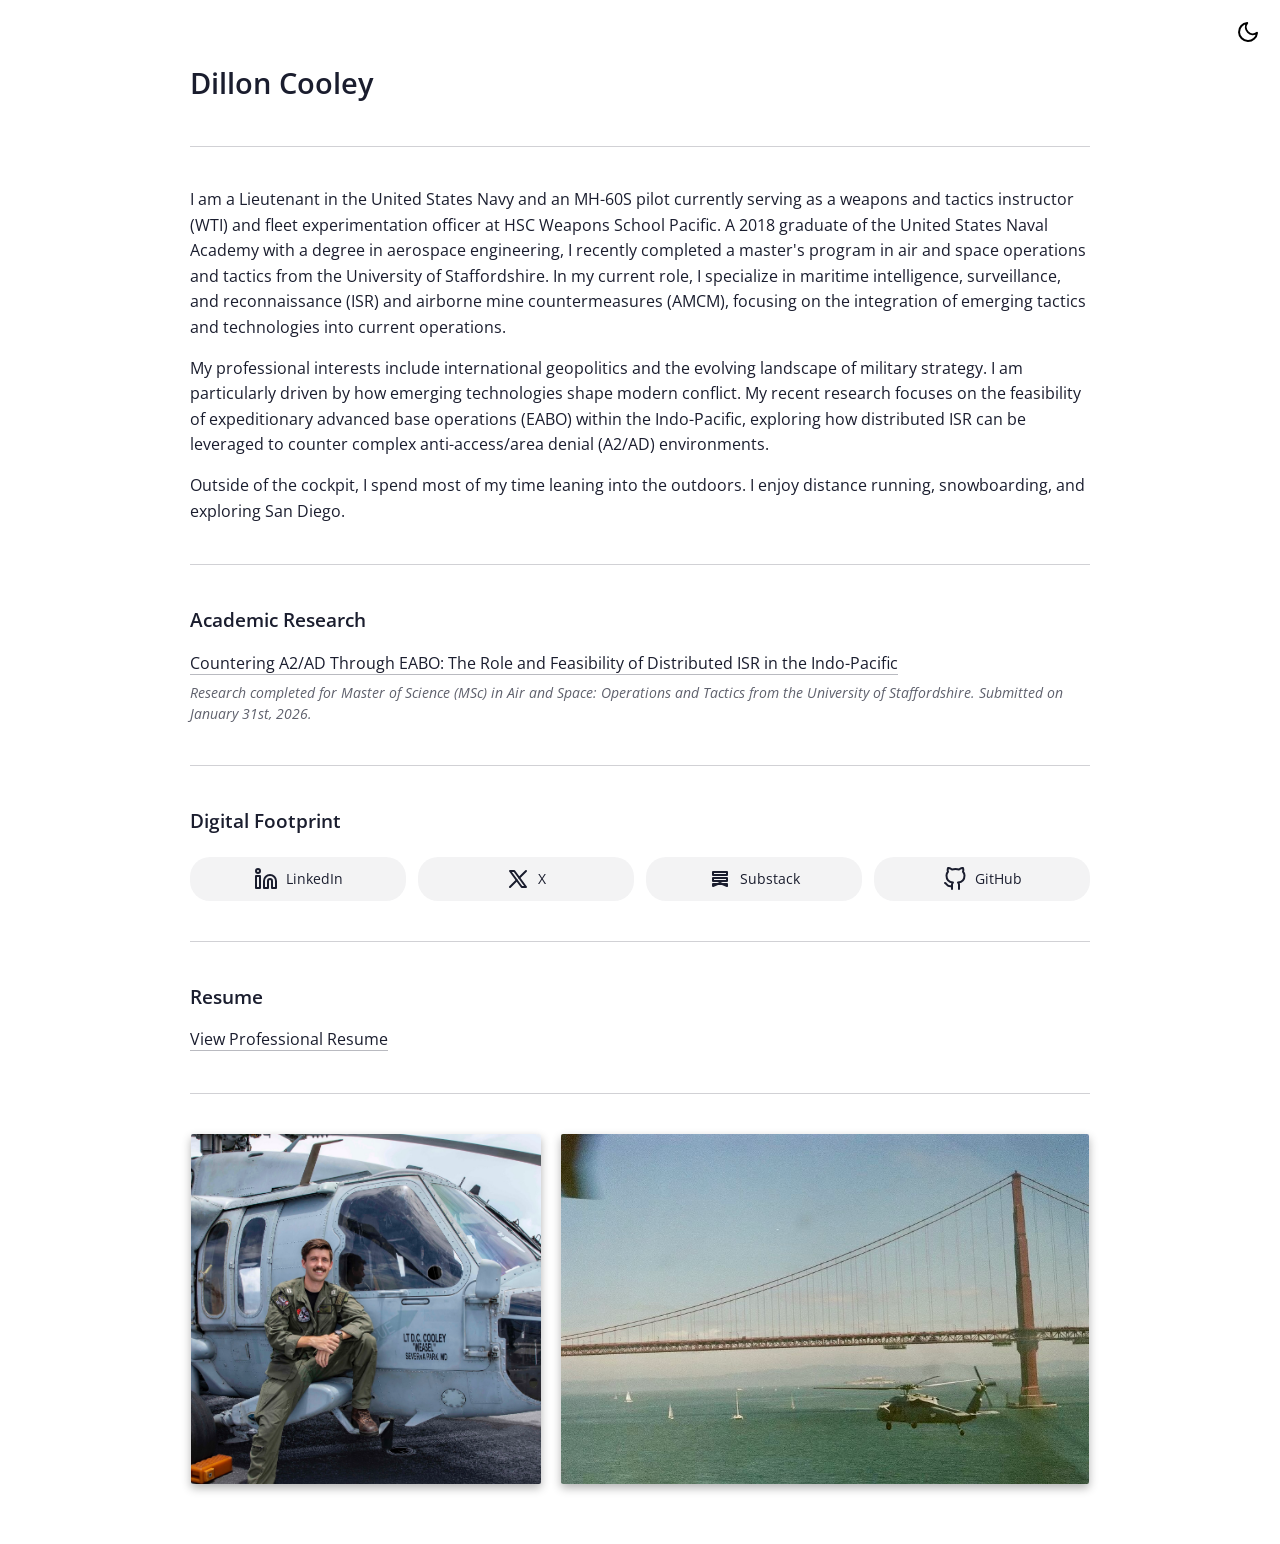
==== index.html @ a1b6d1e9 "Scope theme-toggle icons; add aria-label updates Restrict CSS selectors to #theme-toggle for sun/moo" ====
<!DOCTYPE html>
<html lang="en">
<head>
    <meta charset="UTF-8">
    <meta name="viewport" content="width=device-width, initial-scale=1.0">
    <title>Dillon Cooley</title>
    <meta name="title" content="Dillon Cooley">
    <meta name="description" content="Professional portfolio of Dillon Cooley, US Navy Lieutenant and MH-60S Seahawk Pilot. Focused on defense technology, ISR, and maritime strategy.">

    <meta property="og:type" content="website">
    <meta property="og:url" content="https://dilloncooley.us/">
    <meta property="og:title" content="Dillon Cooley">
    <meta property="og:description" content="US Navy Lieutenant and Weapons and Tactics Instructor. Specialized in maritime ISR and airborne mine countermeasures.">
    <meta property="og:image" content="https://dilloncooley.us/assets/me.jpg">

    <meta property="twitter:card" content="summary_large_image">
    <meta property="twitter:url" content="https://dilloncooley.us/">
    <meta property="twitter:title" content="Dillon Cooley">
    <meta property="twitter:description" content="US Navy Lieutenant and Weapons and Tactics Instructor. Focused on the intersection of technology and military strategy.">
    <meta property="twitter:image" content="https://dilloncooley.us/assets/me.jpg">

    <link rel="icon" href="data:image/svg+xml,<svg xmlns=%22http://www.w3.org/2000/svg%22 viewBox=%220 0 100 100%22><text x=%2250%%22 y=%2265%%22 font-size=%2270%22 fill=%22white%22 font-family=%22sans-serif%22 font-weight=%22bold%22 text-anchor=%22middle%22 dominant-baseline=%22middle%22>DC</text></svg>">
    <link rel="stylesheet" href="style.css">

    <script type="application/ld+json">
    {
      "@context": "https://schema.org",
      "@type": "WebSite",
      "name": "Dillon Cooley",
      "url": "https://dilloncooley.us/"
    }
    </script>
</head>
<body>

    <button id="theme-toggle" aria-label="Toggle Dark Mode">
        <svg id="sun-icon" xmlns="http://www.w3.org/2000/svg" width="24" height="24" viewBox="0 0 24 24" fill="none" stroke="currentColor" stroke-width="2" stroke-linecap="round" stroke-linejoin="round"><circle cx="12" cy="12" r="5"/><line x1="12" y1="1" x2="12" y2="3"/><line x1="12" y1="21" x2="12" y2="23"/><line x1="4.22" y1="4.22" x2="5.64" y2="5.64"/><line x1="18.36" y1="18.36" x2="19.78" y2="19.78"/><line x1="1" y1="12" x2="3" y2="12"/><line x1="21" y1="12" x2="23" y2="12"/><line x1="4.22" y1="19.78" x2="5.64" y2="18.36"/><line x1="18.36" y1="5.64" x2="19.78" y2="4.22"/></svg>
        <svg id="moon-icon" xmlns="http://www.w3.org/2000/svg" width="24" height="24" viewBox="0 0 24 24" fill="none" stroke="currentColor" stroke-width="2" stroke-linecap="round" stroke-linejoin="round"><path d="M21 12.79A9 9 0 1 1 11.21 3 7 7 0 0 0 21 12.79z"/></svg>
    </button>

    <div class="container">
        
        <header>
            <h1>Dillon Cooley</h1>
        </header>

        <hr>

        <section class="bio">
            <p>
                I am a Lieutenant in the United States Navy and an MH-60S pilot currently serving as a weapons and tactics instructor (WTI) and fleet experimentation officer at HSC Weapons School Pacific. A 2018 graduate of the United States Naval Academy with a degree in aerospace engineering, I recently completed a master's program in air and space operations and tactics from the University of Staffordshire. In my current role, I specialize in maritime intelligence, surveillance, and reconnaissance (ISR) and airborne mine countermeasures (AMCM), focusing on the integration of emerging tactics and technologies into current operations.
            </p>
            <p>
                My professional interests include international geopolitics and the evolving landscape of military strategy. I am particularly driven by how emerging technologies shape modern conflict. My recent research focuses on the feasibility of expeditionary advanced base operations (EABO) within the Indo-Pacific, exploring how distributed ISR can be leveraged to counter complex anti-access/area denial (A2/AD) environments.
            </p>
            <p>
                Outside of the cockpit, I spend most of my time leaning into the outdoors. I enjoy distance running, snowboarding, and exploring San Diego.
            </p>
        </section>

        <hr>
        
        <section class="research">
            <h2>Academic Research</h2>
            <p><a href="home/thesis/index.html">Countering A2/AD Through EABO: The Role and Feasibility of Distributed ISR in the Indo-Pacific</a></p>
            <p class="research-meta">Research completed for Master of Science (MSc) in Air and Space: Operations and Tactics from the University of Staffordshire. Submitted on January 31st, 2026.</p>
        </section>

        <hr>
        
        <section class="connect">
            <h2>Digital Footprint</h2>
            <div class="connect-grid">
                <a href="https://linkedin.com/in/dillon-cooley-627526123" aria-label="LinkedIn" class="connect-item">
                    <svg xmlns="http://www.w3.org/2000/svg" width="24" height="24" viewBox="0 0 24 24" fill="none" stroke="currentColor" stroke-width="2" stroke-linecap="round" stroke-linejoin="round"><path d="M16 8a6 6 0 0 1 6 6v7h-4v-7a2 2 0 0 0-2-2 2 2 0 0 0-2 2v7h-4v-7a6 6 0 0 1 6-6z"/><rect x="2" y="9" width="4" height="12"/><circle cx="4" cy="4" r="2"/></svg>
                    <span>LinkedIn</span>
                </a>
        
                <a href="https://x.com/realdcool" aria-label="X (Twitter)" class="connect-item">
                    <svg xmlns="http://www.w3.org/2000/svg" width="24" height="24" viewBox="0 0 24 24" fill="none" stroke="currentColor" stroke-width="2" stroke-linecap="round" stroke-linejoin="round"><path d="M4 4l11.733 16h4.267l-11.733 -16z"/><path d="M4 20l6.768 -6.768m2.46 -2.46l6.772 -6.772"/></svg>
                    <span>X</span>
                </a>

                <a href="https://substack.com/@dilloncooley" aria-label="Substack" class="connect-item">
                    <svg xmlns="http://www.w3.org/2000/svg" width="24" height="24" viewBox="0 0 24 24" fill="none" stroke="currentColor" stroke-width="2" stroke-linecap="round" stroke-linejoin="round"><path d="M19 8H5V5h14v3zM19 11H5v3h14v-3zM5 19l7-3 7 3V17H5v2z"/></svg>
                    <span>Substack</span>
                </a>

                <a href="https://github.com/dcooley02" aria-label="GitHub" class="connect-item">
                    <svg xmlns="http://www.w3.org/2000/svg" width="24" height="24" viewBox="0 0 24 24" fill="none" stroke="currentColor" stroke-width="2" stroke-linecap="round" stroke-linejoin="round"><path d="M9 19c-5 1.5-5-2.5-7-3m14 6v-3.87a3.37 3.37 0 0 0-.94-2.61c3.14-.35 6.44-1.54 6.44-7A5.44 5.44 0 0 0 20 4.77 5.07 5.07 0 0 0 19.91 1S18.73.65 16 2.48a13.38 13.38 0 0 0-7 0C6.27.65 5.09 1 5.09 1A5.07 5.07 0 0 0 5 4.77a5.44 5.44 0 0 0-1.5 3.78c0 5.42 3.3 6.61 6.44 7A3.37 3.37 0 0 0 9 18.13V22"/></svg>
                    <span>GitHub</span>
                </a>
            </div>
        </section>

        <hr>
        
        <section class="resume">
            <h2>Resume</h2>
            <p><a href="home/resume/index.html">View Professional Resume</a></p>
        </section>

        <hr>
        
        <section class="gallery">
            <div class="photo-grid">
                <img src="assets/me.jpg" alt="Dillon Cooley">
                <img src="assets/helo.jpeg" alt="Flying">
            </div>
        </section>
     </div>

    <script>
        const toggleBtn = document.getElementById('theme-toggle');
        const body = document.body;
        const THEME_KEY = 'theme-preference';

        function initializeTheme() {
            const savedTheme = localStorage.getItem(THEME_KEY);
            const prefersDark = window.matchMedia('(prefers-color-scheme: dark)').matches;
            const isDarkMode = savedTheme ? savedTheme === 'dark' : prefersDark;

            if (!isDarkMode) {
                body.classList.add('light-mode');
            }
            updateAriaLabel();
        }

        function toggleTheme() {
            body.classList.toggle('light-mode');
            const isDarkMode = !body.classList.contains('light-mode');
            localStorage.setItem(THEME_KEY, isDarkMode ? 'dark' : 'light');
            updateAriaLabel();
        }

        function updateAriaLabel() {
            const isLight = body.classList.contains('light-mode');
            toggleBtn.setAttribute('aria-label', isLight ? 'Switch to dark mode' : 'Switch to light mode');
        }

        toggleBtn.addEventListener('click', toggleTheme);
        initializeTheme();
    </script>
</body>
</html>
---- style.css ----
/* ==========================================
   1. IMPORTS & BASE SETTINGS
   ========================================== */
/* Imports Open Sans from Google Fonts */
@import url('https://fonts.googleapis.com/css2?family=Open+Sans:wght@300;400;600&display=swap');

/* Default Global Styles (Dark Mode) */
body {
    background-color: #1a1d2e; /* Navy theme */
    color: #ffffff;            
    font-family: 'Open Sans', sans-serif;
    line-height: 1.6;          /* Breathing room between text lines */
    margin: 0;
    padding: 60px 20px;        
    transition: background-color 0.3s ease, color 0.3s ease; /* Smooth toggle transition */
}

/* Central container constraint */
.container {
    max-width: 900px;
    margin: 0 auto;
}

/* Universal Spacing Reset */
h1, h2, p, ul {
    margin-top: 0;
    margin-bottom: 15px; 
}

/* ==========================================
   2. TYPOGRAPHY & dividers
   ========================================== */
h1 {
    font-size: 1.8rem;
    font-weight: 600;
    margin-bottom: 0;
}

h2 {
    font-size: 1.2rem;
    font-weight: 600;
    text-transform: none;
    display: block;
}

/* Horizontal line spacer */
hr {
    border: 0;
    border-top: 1px solid rgba(255, 255, 255, 0.8);
    margin: 40px 0; /* Ensures consistent 40px gap between sections */
}

/* ==========================================
   3. LINKS & LISTS
   ========================================== */
a {
    color: #ffffff;
    text-decoration: none; 
    border-bottom: 1px solid rgba(255, 255, 255, 0.3); /* Subtle custom underline */
    transition: all 0.2s ease; 
}

a:hover {
    color: #00a8ff; /* Cockpit blue hover state */
    border-bottom-color: #00a8ff;
    opacity: 1;
}

ul {
    list-style: none; /* Removes default dots */
    padding: 0;
}

ul li {
    margin-bottom: 12px;
}

/* ==========================================
   4. COMPONENTS
   ========================================== */
   
/* --- Academic Research Subtitle --- */
.research-meta {
    font-size: 0.85rem;           
    color: rgba(255, 255, 255, 0.6); 
    margin-top: -10px;            
    font-style: italic;           
    display: block;               
}

/* --- Connect Section (Social Pills) --- */
.connect-grid {
    display: flex;
    flex-wrap: wrap;
    gap: 12px;
    margin-top: 20px;
}

.connect-item {
    flex: 1;               /* Forces buttons to share available width equally */
    min-width: 120px;      /* Prevents squishing on mobile */
    display: flex;
    justify-content: center;
    align-items: center;
    gap: 8px;
    padding: 10px 16px;
    border-radius: 20px;   /* Creates the 'pill' shape */
    background: rgba(255, 255, 255, 0.08); /* Subtle highlight */
    font-size: 0.9rem;
    text-decoration: none !important;
    border-bottom: none !important;
    transition: all 0.2s ease-in-out;
}

.connect-item:hover {
    background: rgba(0, 168, 255, 0.15); /* Subtle blue glow */
    transform: translateY(-2px); /* Lift effect */
}

.connect-item svg {
    stroke-width: 2px;
}

/* --- Photo Gallery --- */
.photo-grid {
    display: flex;
    justify-content: center;
    flex-wrap: wrap;          /* Allows stacking on small screens */
    gap: 20px;                
}

.photo-grid img {
    height: 350px;            
    width: auto;              
    border-radius: 2px;       
    display: block;
    box-shadow: 0 4px 10px rgba(0,0,0,0.3); 
}

/* --- Theme Toggle Button --- */
#theme-toggle {
    position: fixed;
    top: 20px;
    right: 20px;
    background: none;
    border: none;
    cursor: pointer;
    z-index: 1000;
    padding: 0;
}

#theme-toggle svg {
    stroke: currentColor;
    transition: transform 0.3s ease;
    display: block;
    margin: auto;
}

#theme-toggle:hover svg {
    transform: scale(1.1);
}

/* ==========================================
   5. LIGHT MODE THEME OVERRIDES
   ========================================== */
/* These rules only apply when the 'light-mode' class is added to the body via Javascript */

body.light-mode {
    background-color: #ffffff;
    color: #1a1d2e;
}

body.light-mode a {
    color: #1a1d2e; 
    border-bottom-color: rgba(26, 29, 46, 0.3);
}

body.light-mode a:hover {
    color: #00a8ff; 
    border-bottom-color: #00a8ff;
}

body.light-mode hr {
    border-top: 1px solid rgba(26, 29, 46, 0.2);
}

body.light-mode .research-meta {
    color: rgba(26, 29, 46, 0.7); 
}

body.light-mode .connect-item {
    background: rgba(26, 29, 46, 0.05); /* Soft grey/navy background */
    color: #1a1d2e;
}

/* Icon visibility for theme toggle */
#theme-toggle #moon-icon {
    display: none;
}

body.light-mode #theme-toggle #sun-icon {
    display: none;
}

body.light-mode #theme-toggle #moon-icon {
    display: block;
}
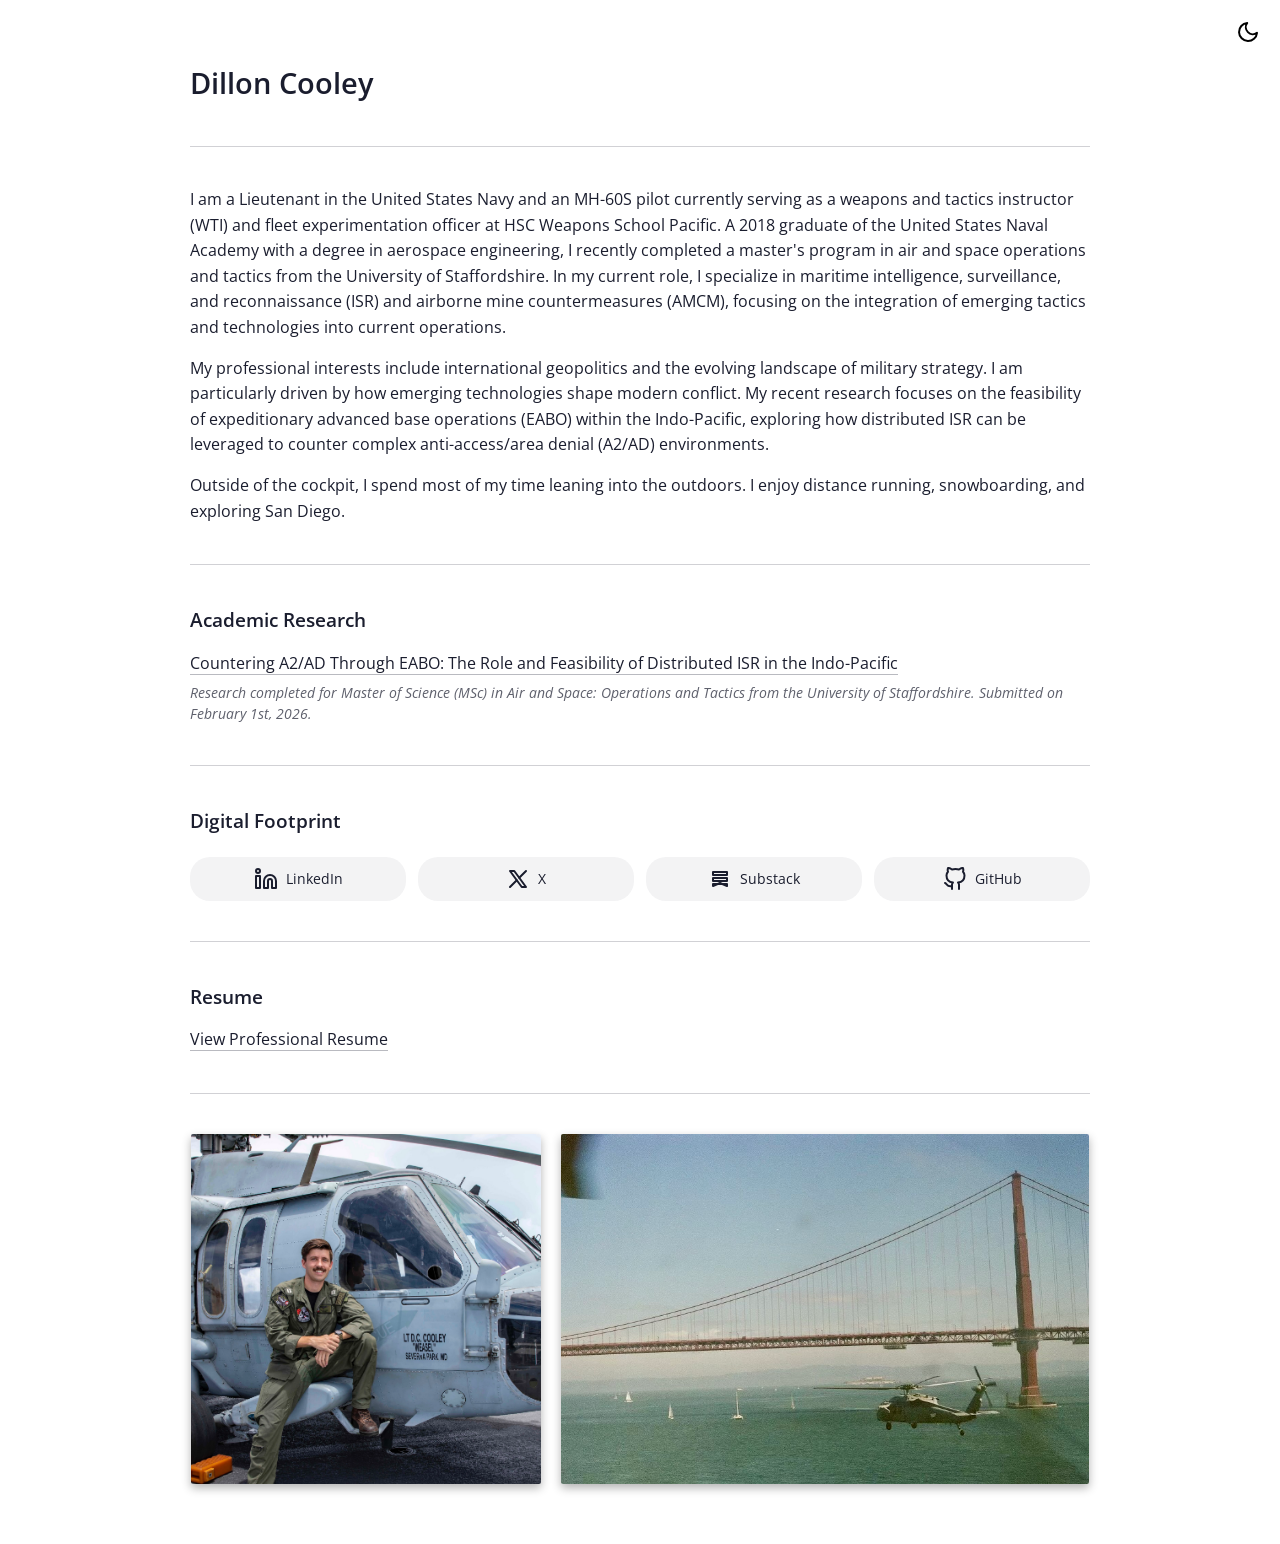
==== commit 2b3f39d6: "Add Person schema, update meta & spacing Add Open Graph site_name meta and expand the JSON-LD from a" ====
--- a/index.html
+++ b/index.html
@@ -4,36 +4,60 @@
     <meta charset="UTF-8">
     <meta name="viewport" content="width=device-width, initial-scale=1.0">
     <title>Dillon Cooley</title>
-    <meta name="title" content="Dillon Cooley">
     <meta name="description" content="Professional portfolio of Dillon Cooley, US Navy Lieutenant and MH-60S Seahawk Pilot. Focused on defense technology, ISR, and maritime strategy.">
 
     <meta property="og:type" content="website">
+    <meta property="og:site_name" content="Dillon Cooley">
     <meta property="og:url" content="https://dilloncooley.us/">
     <meta property="og:title" content="Dillon Cooley">
-    <meta property="og:description" content="US Navy Lieutenant and Weapons and Tactics Instructor. Specialized in maritime ISR and airborne mine countermeasures.">
+    <meta property="og:description" content="Professional portfolio of Dillon Cooley, US Navy Lieutenant and MH-60S Seahawk Pilot. Focused on defense technology, ISR, and maritime strategy.">
     <meta property="og:image" content="https://dilloncooley.us/assets/me.jpg">
 
-    <meta property="twitter:card" content="summary_large_image">
-    <meta property="twitter:url" content="https://dilloncooley.us/">
-    <meta property="twitter:title" content="Dillon Cooley">
-    <meta property="twitter:description" content="US Navy Lieutenant and Weapons and Tactics Instructor. Focused on the intersection of technology and military strategy.">
-    <meta property="twitter:image" content="https://dilloncooley.us/assets/me.jpg">
+    <meta name="twitter:card" content="summary_large_image">
+    <meta name="twitter:title" content="Dillon Cooley">
+    <meta name="twitter:description" content="Professional portfolio of Dillon Cooley, US Navy Lieutenant and MH-60S Seahawk Pilot. Focused on defense technology, ISR, and maritime strategy.">
+    <meta name="twitter:image" content="https://dilloncooley.us/assets/me.jpg">
 
-    <link rel="icon" href="data:image/svg+xml,<svg xmlns=%22http://www.w3.org/2000/svg%22 viewBox=%220 0 100 100%22><text x=%2250%%22 y=%2265%%22 font-size=%2270%22 fill=%22white%22 font-family=%22sans-serif%22 font-weight=%22bold%22 text-anchor=%22middle%22 dominant-baseline=%22middle%22>DC</text></svg>">
+    <link rel="icon" href="data:image/svg+xml,<svg xmlns=%22http://www.w3.org/2000/svg%22 viewBox=%220 0 100 100%22><rect width=%22100%22 height=%22100%22 rx=%2215%22 fill=%22%231a1d2e%22/><text x=%2250%%22 y=%2265%%22 font-size=%2270%22 fill=%22white%22 font-family=%22sans-serif%22 font-weight=%22bold%22 text-anchor=%22middle%22 dominant-baseline=%22middle%22>DC</text></svg>">
+
+    <script>
+        (function() {
+            const saved = localStorage.getItem('theme-preference');
+            const prefersDark = window.matchMedia('(prefers-color-scheme: dark)').matches;
+            if (saved ? saved !== 'dark' : !prefersDark) {
+                document.documentElement.classList.add('light-mode');
+            }
+        })();
+    </script>
     <link rel="stylesheet" href="style.css">
 
     <script type="application/ld+json">
-    {
-      "@context": "https://schema.org",
-      "@type": "WebSite",
-      "name": "Dillon Cooley",
-      "url": "https://dilloncooley.us/"
-    }
+    [
+      {
+        "@context": "https://schema.org",
+        "@type": "WebSite",
+        "name": "Dillon Cooley",
+        "url": "https://dilloncooley.us/"
+      },
+      {
+        "@context": "https://schema.org",
+        "@type": "Person",
+        "name": "Dillon Cooley",
+        "url": "https://dilloncooley.us/",
+        "jobTitle": "Lieutenant, US Navy",
+        "sameAs": [
+          "https://linkedin.com/in/dillon-cooley-627526123",
+          "https://x.com/realdcool",
+          "https://substack.com/@dilloncooley",
+          "https://github.com/dcooley02"
+        ]
+      }
+    ]
     </script>
 </head>
 <body>
 
-    <button id="theme-toggle" aria-label="Toggle Dark Mode">
+    <button id="theme-toggle" aria-label="Switch to light mode">
         <svg id="sun-icon" xmlns="http://www.w3.org/2000/svg" width="24" height="24" viewBox="0 0 24 24" fill="none" stroke="currentColor" stroke-width="2" stroke-linecap="round" stroke-linejoin="round"><circle cx="12" cy="12" r="5"/><line x1="12" y1="1" x2="12" y2="3"/><line x1="12" y1="21" x2="12" y2="23"/><line x1="4.22" y1="4.22" x2="5.64" y2="5.64"/><line x1="18.36" y1="18.36" x2="19.78" y2="19.78"/><line x1="1" y1="12" x2="3" y2="12"/><line x1="21" y1="12" x2="23" y2="12"/><line x1="4.22" y1="19.78" x2="5.64" y2="18.36"/><line x1="18.36" y1="5.64" x2="19.78" y2="4.22"/></svg>
         <svg id="moon-icon" xmlns="http://www.w3.org/2000/svg" width="24" height="24" viewBox="0 0 24 24" fill="none" stroke="currentColor" stroke-width="2" stroke-linecap="round" stroke-linejoin="round"><path d="M21 12.79A9 9 0 1 1 11.21 3 7 7 0 0 0 21 12.79z"/></svg>
     </button>
@@ -63,7 +87,7 @@
         <section class="research">
             <h2>Academic Research</h2>
             <p><a href="home/thesis/index.html">Countering A2/AD Through EABO: The Role and Feasibility of Distributed ISR in the Indo-Pacific</a></p>
-            <p class="research-meta">Research completed for Master of Science (MSc) in Air and Space: Operations and Tactics from the University of Staffordshire. Submitted on January 31st, 2026.</p>
+            <p class="research-meta">Research completed for Master of Science (MSc) in Air and Space: Operations and Tactics from the University of Staffordshire. Submitted on February 1st, 2026.</p>
         </section>
 
         <hr>
@@ -71,22 +95,22 @@
         <section class="connect">
             <h2>Digital Footprint</h2>
             <div class="connect-grid">
-                <a href="https://linkedin.com/in/dillon-cooley-627526123" aria-label="LinkedIn" class="connect-item">
+                <a href="https://linkedin.com/in/dillon-cooley-627526123" aria-label="LinkedIn" class="connect-item" target="_blank" rel="noopener noreferrer">
                     <svg xmlns="http://www.w3.org/2000/svg" width="24" height="24" viewBox="0 0 24 24" fill="none" stroke="currentColor" stroke-width="2" stroke-linecap="round" stroke-linejoin="round"><path d="M16 8a6 6 0 0 1 6 6v7h-4v-7a2 2 0 0 0-2-2 2 2 0 0 0-2 2v7h-4v-7a6 6 0 0 1 6-6z"/><rect x="2" y="9" width="4" height="12"/><circle cx="4" cy="4" r="2"/></svg>
                     <span>LinkedIn</span>
                 </a>
         
-                <a href="https://x.com/realdcool" aria-label="X (Twitter)" class="connect-item">
+                <a href="https://x.com/realdcool" aria-label="X (Twitter)" class="connect-item" target="_blank" rel="noopener noreferrer">
                     <svg xmlns="http://www.w3.org/2000/svg" width="24" height="24" viewBox="0 0 24 24" fill="none" stroke="currentColor" stroke-width="2" stroke-linecap="round" stroke-linejoin="round"><path d="M4 4l11.733 16h4.267l-11.733 -16z"/><path d="M4 20l6.768 -6.768m2.46 -2.46l6.772 -6.772"/></svg>
                     <span>X</span>
                 </a>
 
-                <a href="https://substack.com/@dilloncooley" aria-label="Substack" class="connect-item">
+                <a href="https://substack.com/@dilloncooley" aria-label="Substack" class="connect-item" target="_blank" rel="noopener noreferrer">
                     <svg xmlns="http://www.w3.org/2000/svg" width="24" height="24" viewBox="0 0 24 24" fill="none" stroke="currentColor" stroke-width="2" stroke-linecap="round" stroke-linejoin="round"><path d="M19 8H5V5h14v3zM19 11H5v3h14v-3zM5 19l7-3 7 3V17H5v2z"/></svg>
                     <span>Substack</span>
                 </a>
 
-                <a href="https://github.com/dcooley02" aria-label="GitHub" class="connect-item">
+                <a href="https://github.com/dcooley02" aria-label="GitHub" class="connect-item" target="_blank" rel="noopener noreferrer">
                     <svg xmlns="http://www.w3.org/2000/svg" width="24" height="24" viewBox="0 0 24 24" fill="none" stroke="currentColor" stroke-width="2" stroke-linecap="round" stroke-linejoin="round"><path d="M9 19c-5 1.5-5-2.5-7-3m14 6v-3.87a3.37 3.37 0 0 0-.94-2.61c3.14-.35 6.44-1.54 6.44-7A5.44 5.44 0 0 0 20 4.77 5.07 5.07 0 0 0 19.91 1S18.73.65 16 2.48a13.38 13.38 0 0 0-7 0C6.27.65 5.09 1 5.09 1A5.07 5.07 0 0 0 5 4.77a5.44 5.44 0 0 0-1.5 3.78c0 5.42 3.3 6.61 6.44 7A3.37 3.37 0 0 0 9 18.13V22"/></svg>
                     <span>GitHub</span>
                 </a>
@@ -104,42 +128,29 @@
         
         <section class="gallery">
             <div class="photo-grid">
-                <img src="assets/me.jpg" alt="Dillon Cooley">
-                <img src="assets/helo.jpeg" alt="Flying">
+                <img src="assets/me.jpg" alt="Dillon Cooley" width="3313" height="3313" loading="lazy">
+                <img src="assets/helo.jpeg" alt="Flying an MH-60S Seahawk helicopter" width="772" height="512" loading="lazy">
             </div>
         </section>
      </div>
 
     <script>
         const toggleBtn = document.getElementById('theme-toggle');
-        const body = document.body;
+        const root = document.documentElement;
         const THEME_KEY = 'theme-preference';
 
-        function initializeTheme() {
-            const savedTheme = localStorage.getItem(THEME_KEY);
-            const prefersDark = window.matchMedia('(prefers-color-scheme: dark)').matches;
-            const isDarkMode = savedTheme ? savedTheme === 'dark' : prefersDark;
-
-            if (!isDarkMode) {
-                body.classList.add('light-mode');
-            }
-            updateAriaLabel();
-        }
-
         function toggleTheme() {
-            body.classList.toggle('light-mode');
-            const isDarkMode = !body.classList.contains('light-mode');
-            localStorage.setItem(THEME_KEY, isDarkMode ? 'dark' : 'light');
+            root.classList.toggle('light-mode');
+            localStorage.setItem(THEME_KEY, root.classList.contains('light-mode') ? 'light' : 'dark');
             updateAriaLabel();
         }
 
         function updateAriaLabel() {
-            const isLight = body.classList.contains('light-mode');
-            toggleBtn.setAttribute('aria-label', isLight ? 'Switch to dark mode' : 'Switch to light mode');
+            toggleBtn.setAttribute('aria-label', root.classList.contains('light-mode') ? 'Switch to dark mode' : 'Switch to light mode');
         }
 
         toggleBtn.addEventListener('click', toggleTheme);
-        initializeTheme();
+        updateAriaLabel();
     </script>
 </body>
 </html>
--- a/style.css
+++ b/style.css
@@ -2,7 +2,7 @@
    1. IMPORTS & BASE SETTINGS
    ========================================== */
 /* Imports Open Sans from Google Fonts */
-@import url('https://fonts.googleapis.com/css2?family=Open+Sans:wght@300;400;600&display=swap');
+@import url('https://fonts.googleapis.com/css2?family=Open+Sans:wght@400;600&display=swap');
 
 /* Default Global Styles (Dark Mode) */
 body {
@@ -22,7 +22,7 @@
 }
 
 /* Universal Spacing Reset */
-h1, h2, p, ul {
+h1, h2, p {
     margin-top: 0;
     margin-bottom: 15px; 
 }
@@ -39,8 +39,6 @@
 h2 {
     font-size: 1.2rem;
     font-weight: 600;
-    text-transform: none;
-    display: block;
 }
 
 /* Horizontal line spacer */
@@ -51,28 +49,21 @@
 }
 
 /* ==========================================
-   3. LINKS & LISTS
+   3. LINKS
    ========================================== */
 a {
     color: #ffffff;
-    text-decoration: none; 
-    border-bottom: 1px solid rgba(255, 255, 255, 0.3); /* Subtle custom underline */
-    transition: all 0.2s ease; 
+    text-decoration: none;
+    transition: color 0.2s ease, border-bottom-color 0.2s ease;
+}
+
+a:not(.connect-item) {
+    border-bottom: 1px solid rgba(255, 255, 255, 0.3);
 }
 
 a:hover {
-    color: #00a8ff; /* Cockpit blue hover state */
+    color: #00a8ff;
     border-bottom-color: #00a8ff;
-    opacity: 1;
-}
-
-ul {
-    list-style: none; /* Removes default dots */
-    padding: 0;
-}
-
-ul li {
-    margin-bottom: 12px;
 }
 
 /* ==========================================
@@ -81,11 +72,10 @@
    
 /* --- Academic Research Subtitle --- */
 .research-meta {
-    font-size: 0.85rem;           
-    color: rgba(255, 255, 255, 0.6); 
-    margin-top: -10px;            
-    font-style: italic;           
-    display: block;               
+    font-size: 0.85rem;
+    color: rgba(255, 255, 255, 0.6);
+    margin-top: -10px;
+    font-style: italic;
 }
 
 /* --- Connect Section (Social Pills) --- */
@@ -97,19 +87,17 @@
 }
 
 .connect-item {
-    flex: 1;               /* Forces buttons to share available width equally */
-    min-width: 120px;      /* Prevents squishing on mobile */
+    flex: 1;
+    min-width: 120px;
     display: flex;
     justify-content: center;
     align-items: center;
     gap: 8px;
     padding: 10px 16px;
-    border-radius: 20px;   /* Creates the 'pill' shape */
-    background: rgba(255, 255, 255, 0.08); /* Subtle highlight */
+    border-radius: 20px;
+    background: rgba(255, 255, 255, 0.08);
     font-size: 0.9rem;
-    text-decoration: none !important;
-    border-bottom: none !important;
-    transition: all 0.2s ease-in-out;
+    transition: background 0.2s ease-in-out, transform 0.2s ease-in-out, color 0.2s ease-in-out;
 }
 
 .connect-item:hover {
@@ -150,7 +138,6 @@
 }
 
 #theme-toggle svg {
-    stroke: currentColor;
     transition: transform 0.3s ease;
     display: block;
     margin: auto;
@@ -163,33 +150,33 @@
 /* ==========================================
    5. LIGHT MODE THEME OVERRIDES
    ========================================== */
-/* These rules only apply when the 'light-mode' class is added to the body via Javascript */
+/* These rules only apply when the 'light-mode' class is added to the html element via Javascript */
 
-body.light-mode {
+html.light-mode body {
     background-color: #ffffff;
     color: #1a1d2e;
 }
 
-body.light-mode a {
-    color: #1a1d2e; 
+html.light-mode a {
+    color: #1a1d2e;
     border-bottom-color: rgba(26, 29, 46, 0.3);
 }
 
-body.light-mode a:hover {
-    color: #00a8ff; 
+html.light-mode a:hover {
+    color: #00a8ff;
     border-bottom-color: #00a8ff;
 }
 
-body.light-mode hr {
+html.light-mode hr {
     border-top: 1px solid rgba(26, 29, 46, 0.2);
 }
 
-body.light-mode .research-meta {
-    color: rgba(26, 29, 46, 0.7); 
+html.light-mode .research-meta {
+    color: rgba(26, 29, 46, 0.7);
 }
 
-body.light-mode .connect-item {
-    background: rgba(26, 29, 46, 0.05); /* Soft grey/navy background */
+html.light-mode .connect-item {
+    background: rgba(26, 29, 46, 0.05);
     color: #1a1d2e;
 }
 
@@ -198,10 +185,10 @@
     display: none;
 }
 
-body.light-mode #theme-toggle #sun-icon {
+html.light-mode #theme-toggle #sun-icon {
     display: none;
 }
 
-body.light-mode #theme-toggle #moon-icon {
+html.light-mode #theme-toggle #moon-icon {
     display: block;
 }
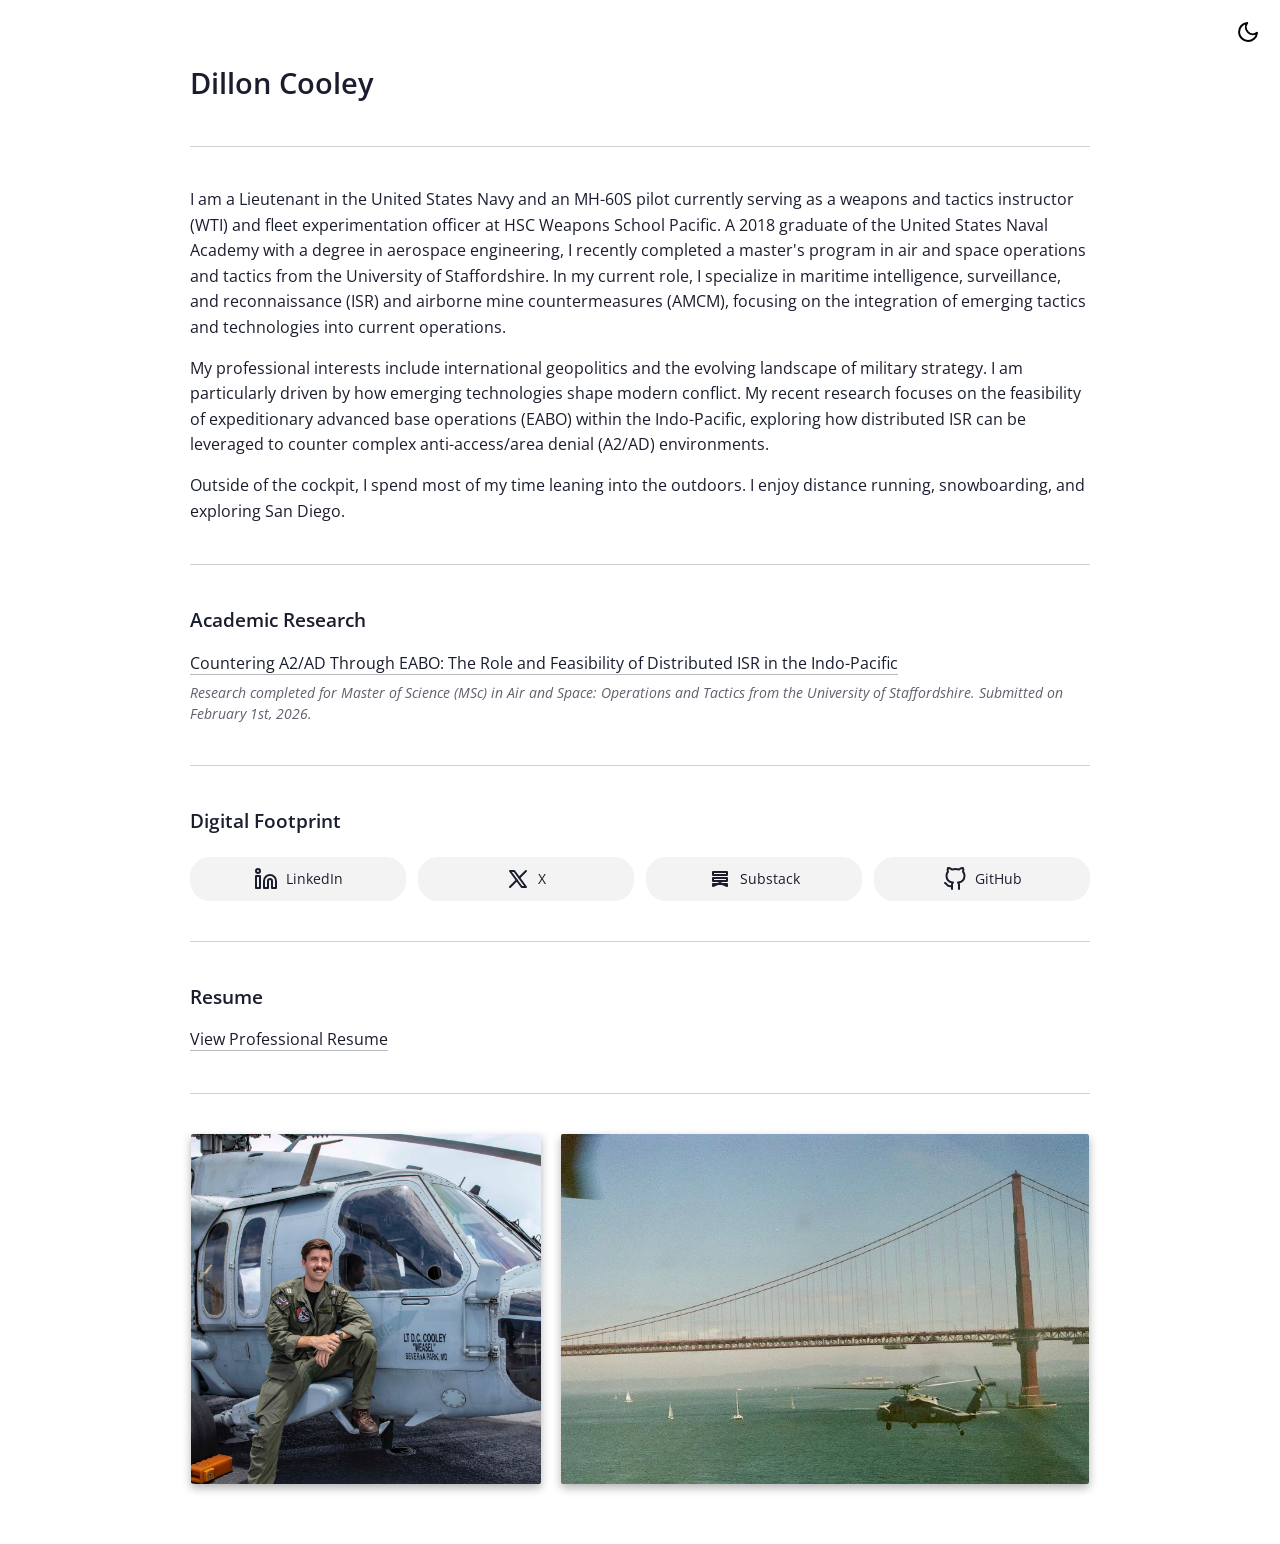
==== commit 47357efc: "Improve accessibility and semantic markup Add og:image:alt meta for social image accessibility; repl" ====
--- a/index.html
+++ b/index.html
@@ -12,6 +12,7 @@
     <meta property="og:title" content="Dillon Cooley">
     <meta property="og:description" content="Professional portfolio of Dillon Cooley, US Navy Lieutenant and MH-60S Seahawk Pilot. Focused on defense technology, ISR, and maritime strategy.">
     <meta property="og:image" content="https://dilloncooley.us/assets/me.jpg">
+    <meta property="og:image:alt" content="Dillon Cooley">
 
     <meta name="twitter:card" content="summary_large_image">
     <meta name="twitter:title" content="Dillon Cooley">
@@ -62,8 +63,8 @@
         <svg id="moon-icon" xmlns="http://www.w3.org/2000/svg" width="24" height="24" viewBox="0 0 24 24" fill="none" stroke="currentColor" stroke-width="2" stroke-linecap="round" stroke-linejoin="round"><path d="M21 12.79A9 9 0 1 1 11.21 3 7 7 0 0 0 21 12.79z"/></svg>
     </button>
 
-    <div class="container">
-        
+    <main class="container">
+
         <header>
             <h1>Dillon Cooley</h1>
         </header>
@@ -127,12 +128,13 @@
         <hr>
         
         <section class="gallery">
+            <h2 class="visually-hidden">Photos</h2>
             <div class="photo-grid">
-                <img src="assets/me.jpg" alt="Dillon Cooley" width="3313" height="3313" loading="lazy">
+                <img src="assets/me.jpg" alt="Dillon Cooley" width="1200" height="1200" loading="lazy">
                 <img src="assets/helo.jpeg" alt="Flying an MH-60S Seahawk helicopter" width="772" height="512" loading="lazy">
             </div>
         </section>
-     </div>
+     </main>
 
     <script>
         const toggleBtn = document.getElementById('theme-toggle');
--- a/style.css
+++ b/style.css
@@ -24,7 +24,20 @@
 /* Universal Spacing Reset */
 h1, h2, p {
     margin-top: 0;
-    margin-bottom: 15px; 
+    margin-bottom: 15px;
+}
+
+/* Hides content visually while keeping it available to screen readers */
+.visually-hidden {
+    position: absolute;
+    width: 1px;
+    height: 1px;
+    padding: 0;
+    margin: -1px;
+    overflow: hidden;
+    clip: rect(0, 0, 0, 0);
+    white-space: nowrap;
+    border: 0;
 }
 
 /* ==========================================
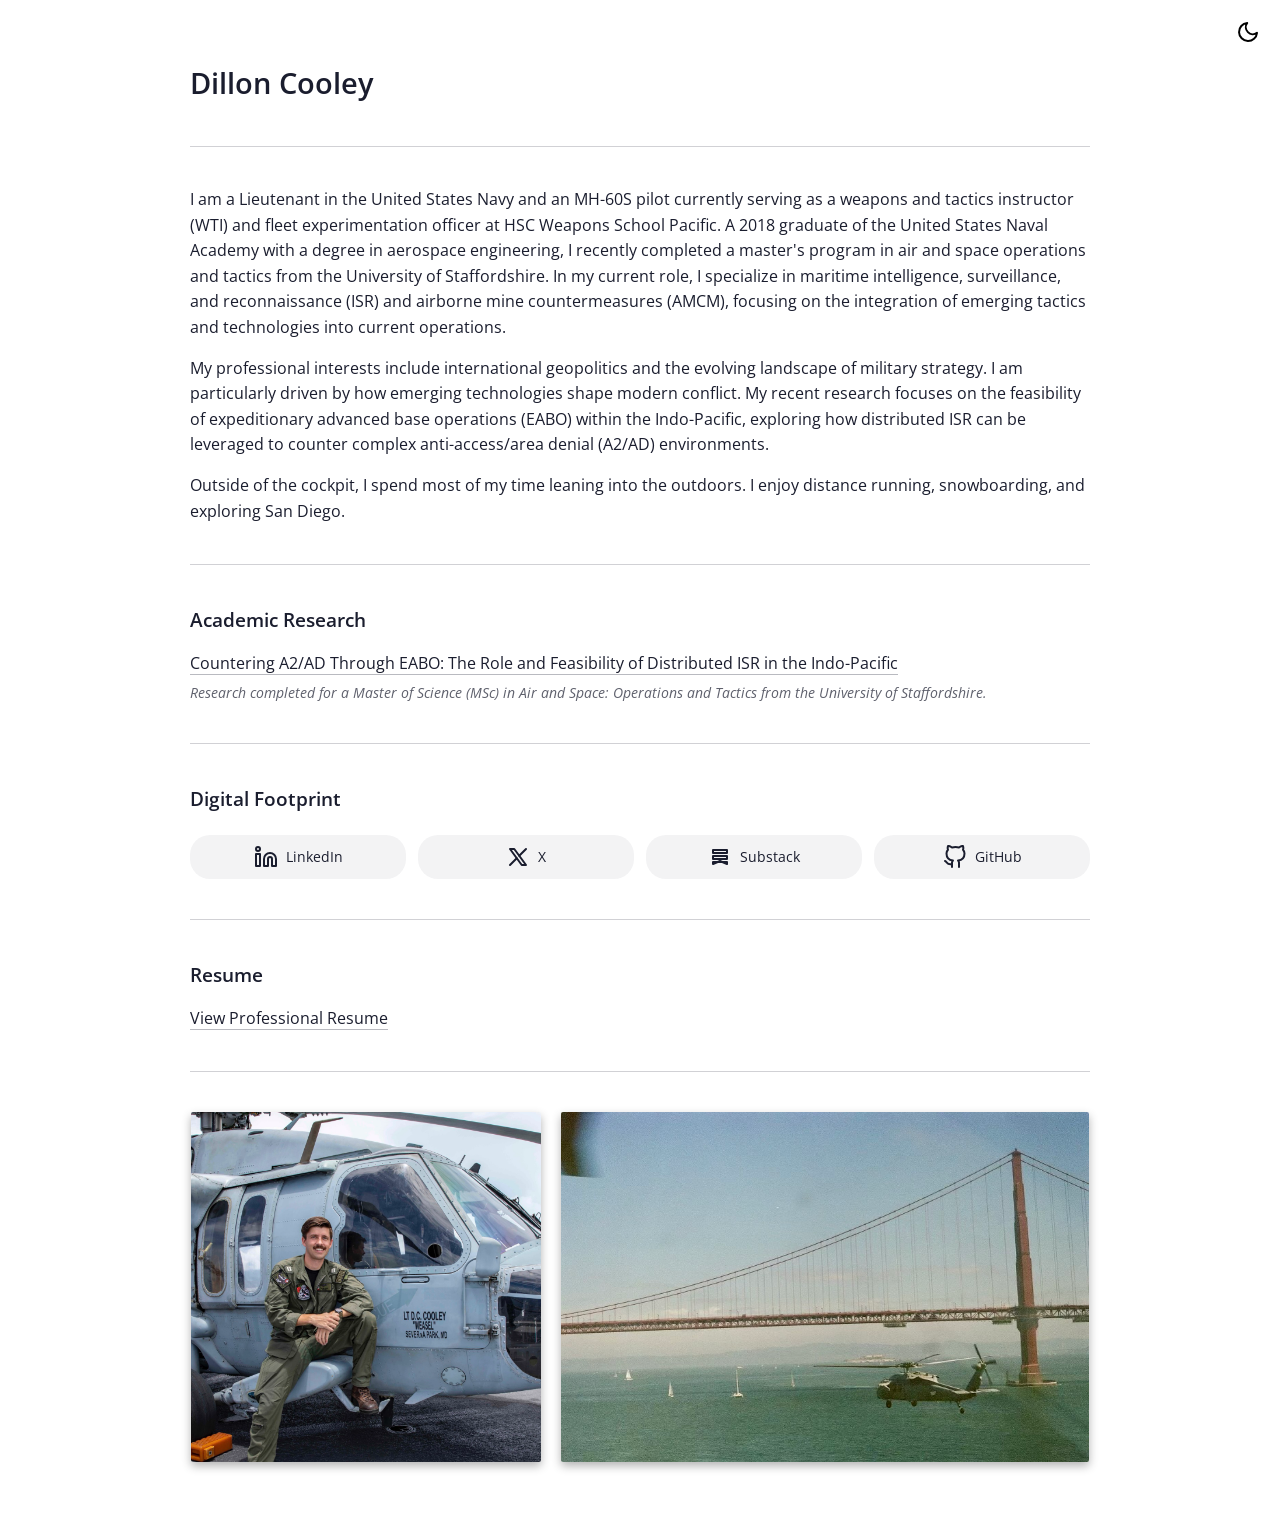
==== commit 3db58d6b: "Add application-name meta and remove thesis date Add a meta application-name entry (Dillon Cooley) t" ====
--- a/index.html
+++ b/index.html
@@ -5,6 +5,7 @@
     <meta name="viewport" content="width=device-width, initial-scale=1.0">
     <title>Dillon Cooley</title>
     <meta name="description" content="Professional portfolio of Dillon Cooley, US Navy Lieutenant and MH-60S Seahawk Pilot. Focused on defense technology, ISR, and maritime strategy.">
+    <meta name="application-name" content="Dillon Cooley">
 
     <meta property="og:type" content="website">
     <meta property="og:site_name" content="Dillon Cooley">
@@ -88,7 +89,7 @@
         <section class="research">
             <h2>Academic Research</h2>
             <p><a href="home/thesis/index.html">Countering A2/AD Through EABO: The Role and Feasibility of Distributed ISR in the Indo-Pacific</a></p>
-            <p class="research-meta">Research completed for Master of Science (MSc) in Air and Space: Operations and Tactics from the University of Staffordshire. Submitted on February 1st, 2026.</p>
+            <p class="research-meta">Research completed for a Master of Science (MSc) in Air and Space: Operations and Tactics from the University of Staffordshire.</p>
         </section>
 
         <hr>
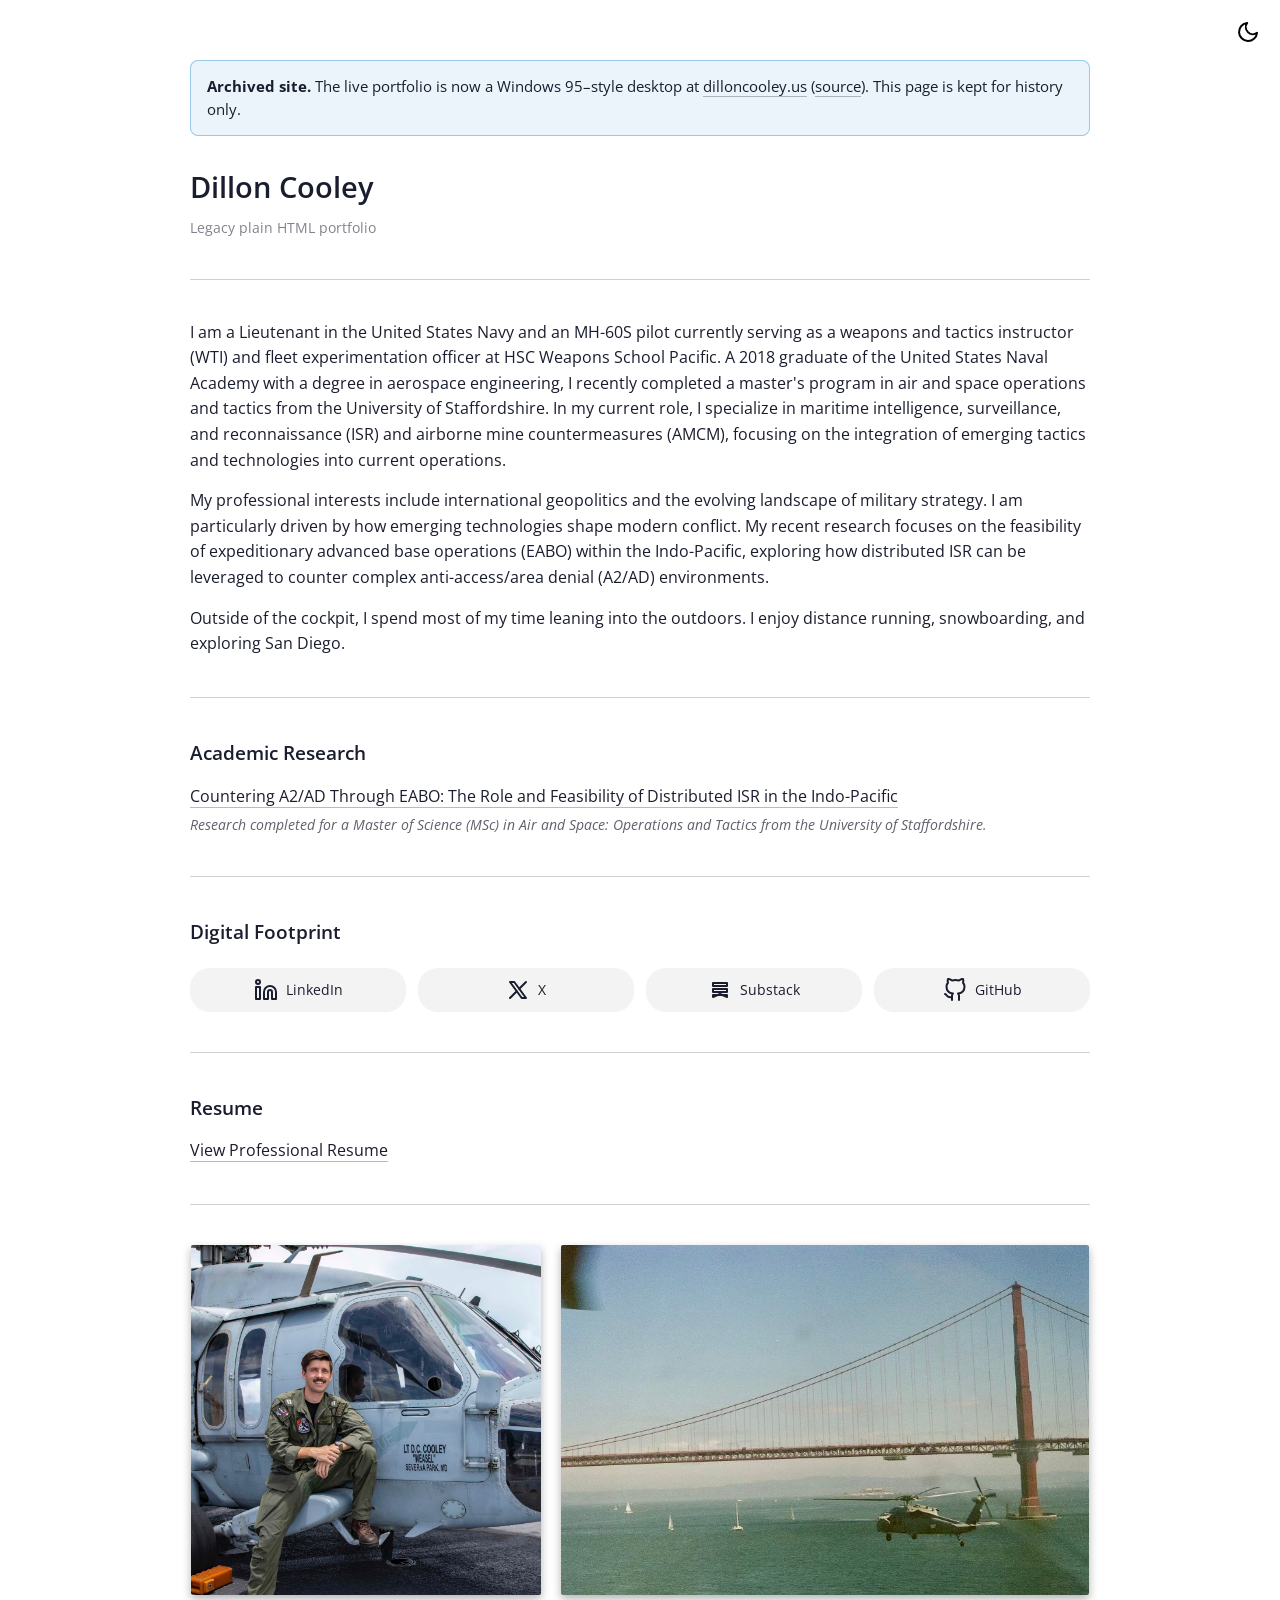
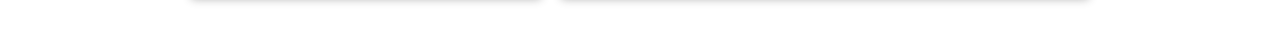
==== commit 67f7af21: "Mark portfolio archived; cede dilloncooley.us to win95 site Document the superseding Win95 portfolio" ====
--- a/index.html
+++ b/index.html
@@ -3,22 +3,24 @@
 <head>
     <meta charset="UTF-8">
     <meta name="viewport" content="width=device-width, initial-scale=1.0">
-    <title>Dillon Cooley</title>
-    <meta name="description" content="Professional portfolio of Dillon Cooley, US Navy Lieutenant and MH-60S Seahawk Pilot. Focused on defense technology, ISR, and maritime strategy.">
+    <title>Dillon Cooley — Portfolio (archived)</title>
+    <meta name="description" content="Archived plain-HTML portfolio. Current site: https://dilloncooley.us">
     <meta name="application-name" content="Dillon Cooley">
+    <meta name="robots" content="noindex, follow">
+    <link rel="canonical" href="https://dilloncooley.us/">
 
     <meta property="og:type" content="website">
     <meta property="og:site_name" content="Dillon Cooley">
     <meta property="og:url" content="https://dilloncooley.us/">
-    <meta property="og:title" content="Dillon Cooley">
-    <meta property="og:description" content="Professional portfolio of Dillon Cooley, US Navy Lieutenant and MH-60S Seahawk Pilot. Focused on defense technology, ISR, and maritime strategy.">
-    <meta property="og:image" content="https://dilloncooley.us/assets/me.jpg">
+    <meta property="og:title" content="Dillon Cooley — Portfolio (archived)">
+    <meta property="og:description" content="This plain HTML site is archived. Visit the live portfolio at dilloncooley.us.">
+    <meta property="og:image" content="https://dcooley02.github.io/dilloncooley-portfolio/assets/me.jpg">
     <meta property="og:image:alt" content="Dillon Cooley">
 
     <meta name="twitter:card" content="summary_large_image">
-    <meta name="twitter:title" content="Dillon Cooley">
-    <meta name="twitter:description" content="Professional portfolio of Dillon Cooley, US Navy Lieutenant and MH-60S Seahawk Pilot. Focused on defense technology, ISR, and maritime strategy.">
-    <meta name="twitter:image" content="https://dilloncooley.us/assets/me.jpg">
+    <meta name="twitter:title" content="Dillon Cooley — Portfolio (archived)">
+    <meta name="twitter:description" content="This plain HTML site is archived. Visit the live portfolio at dilloncooley.us.">
+    <meta name="twitter:image" content="https://dcooley02.github.io/dilloncooley-portfolio/assets/me.jpg">
 
     <link rel="icon" href="data:image/svg+xml,<svg xmlns=%22http://www.w3.org/2000/svg%22 viewBox=%220 0 100 100%22><rect width=%22100%22 height=%22100%22 rx=%2215%22 fill=%22%231a1d2e%22/><text x=%2250%%22 y=%2265%%22 font-size=%2270%22 fill=%22white%22 font-family=%22sans-serif%22 font-weight=%22bold%22 text-anchor=%22middle%22 dominant-baseline=%22middle%22>DC</text></svg>">
 
@@ -66,8 +68,17 @@
 
     <main class="container">
 
+        <aside class="archive-banner" role="status">
+            <strong>Archived site.</strong>
+            The live portfolio is now a Windows 95–style desktop at
+            <a href="https://dilloncooley.us/">dilloncooley.us</a>
+            (<a href="https://github.com/dcooley02/dilloncooley-win95">source</a>).
+            This page is kept for history only.
+        </aside>
+
         <header>
             <h1>Dillon Cooley</h1>
+            <p class="archive-sub">Legacy plain HTML portfolio</p>
         </header>
 
         <hr>
--- a/style.css
+++ b/style.css
@@ -38,6 +38,28 @@
     clip: rect(0, 0, 0, 0);
     white-space: nowrap;
     border: 0;
+}
+
+/* Archived-site notice */
+.archive-banner {
+    margin: 0 0 28px;
+    padding: 14px 16px;
+    border-radius: 8px;
+    border: 1px solid rgba(0, 168, 255, 0.45);
+    background: rgba(0, 168, 255, 0.12);
+    font-size: 0.95rem;
+    line-height: 1.5;
+}
+
+.archive-banner a {
+    border-bottom-color: rgba(0, 168, 255, 0.5);
+}
+
+.archive-sub {
+    margin: 6px 0 0;
+    font-size: 0.9rem;
+    color: rgba(255, 255, 255, 0.55);
+    font-weight: 400;
 }
 
 /* ==========================================
@@ -188,6 +210,16 @@
     color: rgba(26, 29, 46, 0.7);
 }
 
+html.light-mode .archive-banner {
+    border-color: rgba(0, 120, 200, 0.35);
+    background: rgba(0, 120, 200, 0.08);
+    color: #1a1d2e;
+}
+
+html.light-mode .archive-sub {
+    color: rgba(26, 29, 46, 0.55);
+}
+
 html.light-mode .connect-item {
     background: rgba(26, 29, 46, 0.05);
     color: #1a1d2e;
